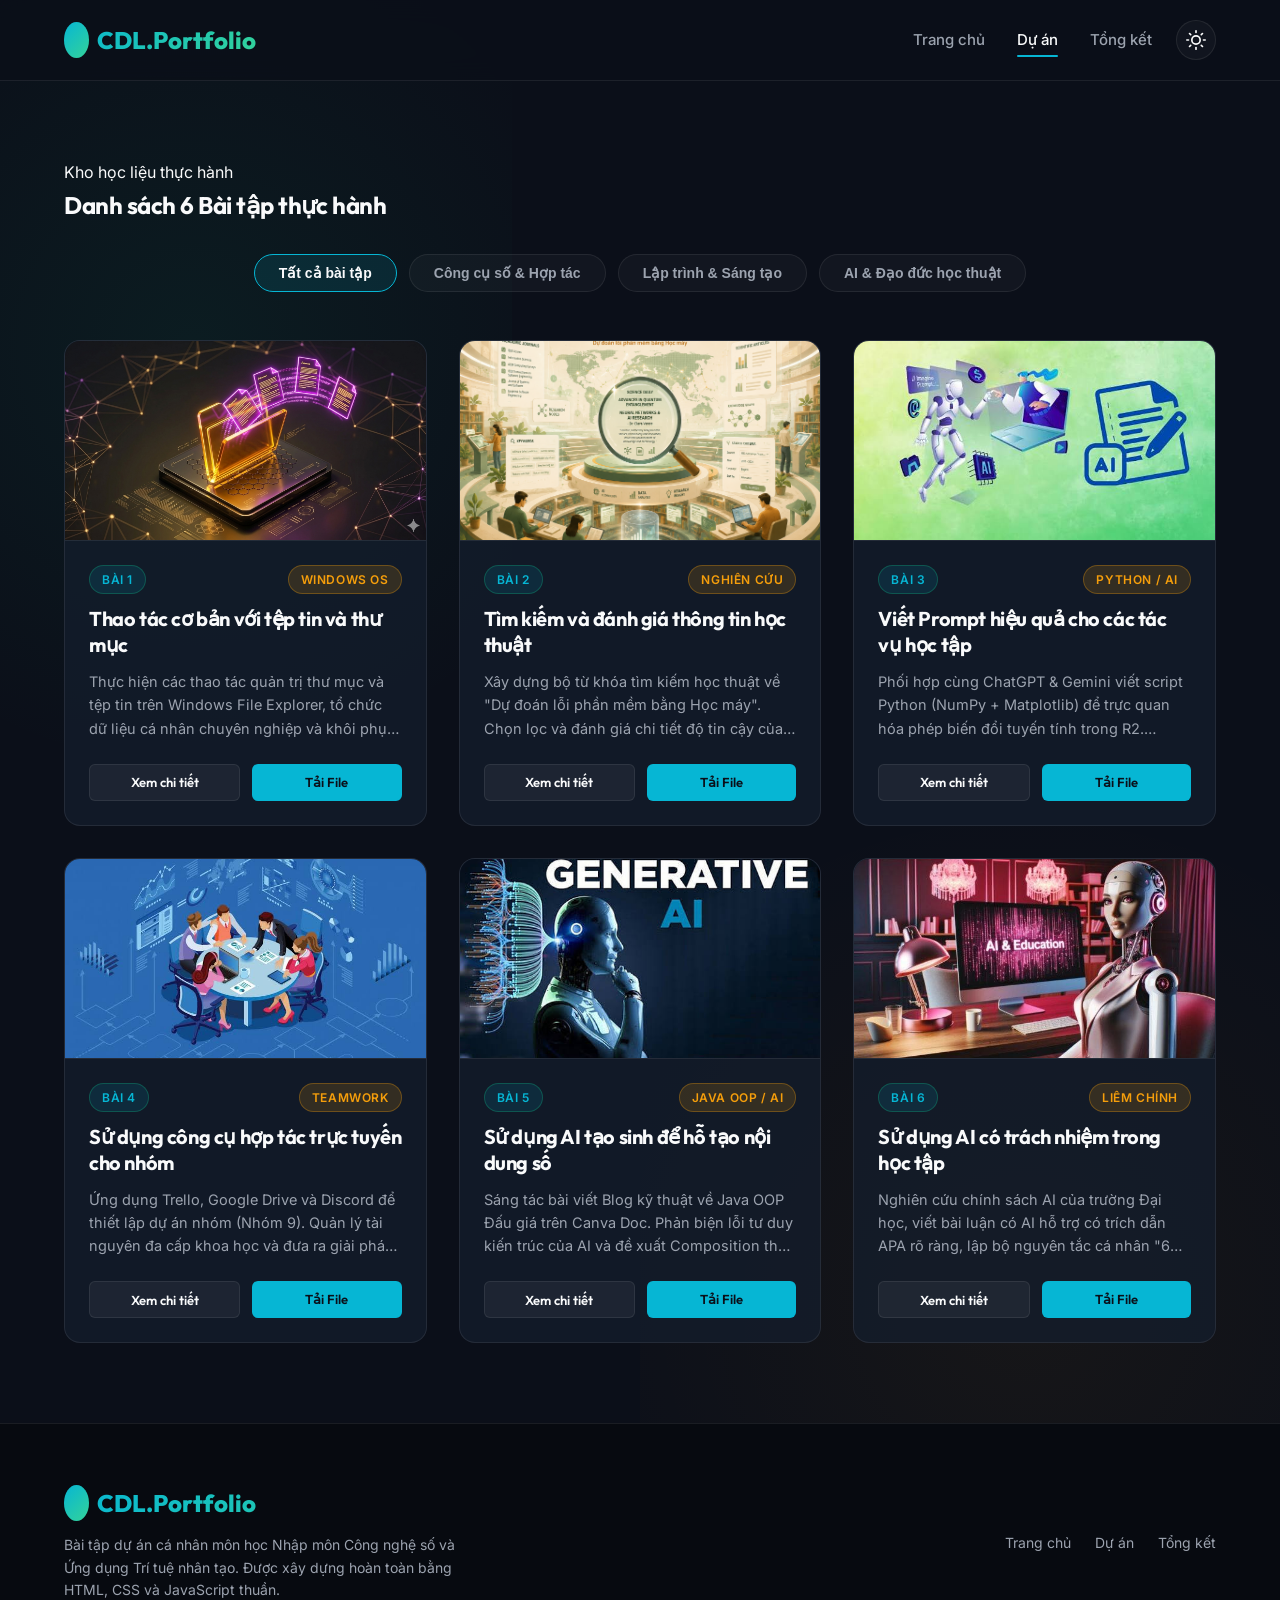
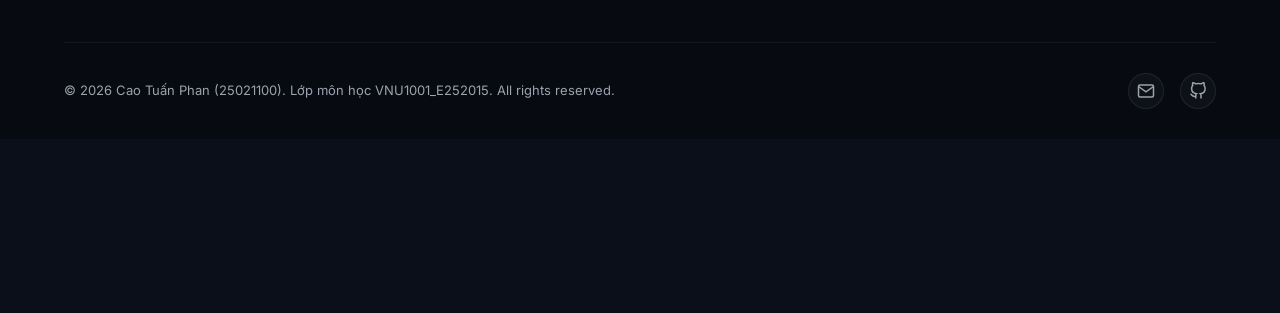
==== projects.html @ 6c7f8874 "Initial clean commit" ====
<!DOCTYPE html>
<html lang="vi">
<head>
    <meta charset="UTF-8">
    <meta name="viewport" content="width=device-width, initial-scale=1.0">
    <title>Dự án & Bài tập thực hành | Cao Tuấn Phan</title>
    <meta name="description" content="Danh sách 6 bài tập thực hành môn Nhập môn Công nghệ số & Ứng dụng AI của sinh viên Cao Tuấn Phan. Xem tóm tắt quá trình, kết quả và tải file minh chứng.">
    <link rel="stylesheet" href="css/style.css">
    <link rel="stylesheet" href="css/responsive.css">
    <style>
        /* Specific Styles for Projects Page */
        .projects-header {
            padding: 60px 0 30px;
        }

        .filter-container {
            display: flex;
            justify-content: center;
            flex-wrap: wrap;
            gap: 12px;
            margin-bottom: 48px;
        }

        .filter-btn {
            background: rgba(255, 255, 255, 0.03);
            border: 1px solid var(--border-color);
            color: var(--text-muted);
            padding: 10px 24px;
            border-radius: 30px;
            font-size: 14px;
            font-weight: 600;
            cursor: pointer;
            transition: var(--transition-smooth);
        }

        .filter-btn:hover, .filter-btn.active {
            color: var(--text-main);
            background: var(--color-primary-glow);
            border-color: var(--color-primary);
        }

        .project-grid {
            margin-bottom: 60px;
        }

        .project-card {
            background: var(--bg-card);
            border: 1px solid var(--border-color);
            border-radius: 16px;
            overflow: hidden;
            display: flex;
            flex-direction: column;
            height: 100%;
            transition: var(--transition-smooth);
        }

        .project-card:hover {
            transform: translateY(-8px);
            border-color: rgba(255, 255, 255, 0.15);
            box-shadow: var(--shadow-premium);
        }

        .project-img-box {
            position: relative;
            width: 100%;
            height: 200px;
            overflow: hidden;
            border-bottom: 1px solid var(--border-color);
        }

        .project-img {
            width: 100%;
            height: 100%;
            object-fit: cover;
            transition: var(--transition-smooth);
        }

        .project-card:hover .project-img {
            transform: scale(1.05);
        }

        .project-body {
            padding: 24px;
            display: flex;
            flex-direction: column;
            flex-grow: 1;
        }

        .project-meta {
            display: flex;
            align-items: center;
            justify-content: space-between;
            margin-bottom: 12px;
        }

        .project-title {
            font-size: 20px;
            margin-bottom: 12px;
            line-height: 1.3;
        }

        .project-desc {
            color: var(--text-muted);
            font-size: 14.5px;
            margin-bottom: 24px;
            flex-grow: 1;
            display: -webkit-box;
            -webkit-line-clamp: 3;
            -webkit-box-orient: vertical;
            overflow: hidden;
        }

        .project-actions {
            display: flex;
            gap: 12px;
            margin-top: auto;
        }

        .project-actions .btn {
            flex: 1;
        }
    </style>
    <script>
        // Apply theme immediately to prevent flashing
        if (localStorage.getItem('theme') === 'light') {
            document.documentElement.classList.add('light-theme');
        }
    </script>
</head>
<body>

    <!-- Header / Nav -->
    <header class="header" id="header">
        <div class="container nav-container">
            <a href="index.html" class="logo">CDL.Portfolio</a>
            <div class="nav-right">
                <ul class="nav-menu" id="navMenu">
                    <li><a href="index.html" class="nav-link">Trang chủ</a></li>
                    <li><a href="projects.html" class="nav-link active">Dự án</a></li>
                    <li><a href="reflection.html" class="nav-link">Tổng kết</a></li>
                </ul>
                <button class="theme-toggle" id="themeToggle" aria-label="Toggle Theme">
                    <svg class="sun-icon" viewBox="0 0 24 24"><circle cx="12" cy="12" r="5"></circle><line x1="12" y1="1" x2="12" y2="3"></line><line x1="12" y1="21" x2="12" y2="23"></line><line x1="4.22" y1="4.22" x2="5.64" y2="5.64"></line><line x1="18.36" y1="18.36" x2="19.78" y2="19.78"></line><line x1="1" y1="12" x2="3" y2="12"></line><line x1="21" y1="12" x2="23" y2="12"></line><line x1="4.22" y1="19.78" x2="5.64" y2="18.36"></line><line x1="18.36" y1="5.64" x2="19.78" y2="4.22"></line></svg>
                    <svg class="moon-icon" viewBox="0 0 24 24"><path d="M21 12.79A9 9 0 1 1 11.21 3 7 7 0 0 0 21 12.79z"></path></svg>
                </button>
                <button class="nav-toggle" id="navToggle" aria-label="Toggle Menu">
                    <span></span>
                    <span></span>
                    <span></span>
                </button>
            </div>
        </div>
    </header>

    <!-- Main Content -->
    <main>
        
        <!-- Header Section -->
        <section class="projects-header reveal active">
            <div class="container">
                <div class="section-header">
                    <span class="section-subtitle">Kho học liệu thực hành</span>
                    <h1 class="section-title">Danh sách 6 Bài tập thực hành</h1>
                </div>
            </div>
        </section>

        <!-- Projects Grid Section -->
        <section class="project-grid reveal active">
            <div class="container">
                
                <!-- Category Filter -->
                <div class="filter-container">
                    <button class="filter-btn active" data-filter="all">Tất cả bài tập</button>
                    <button class="filter-btn" data-filter="tools">Công cụ số & Hợp tác</button>
                    <button class="filter-btn" data-filter="programming">Lập trình & Sáng tạo</button>
                    <button class="filter-btn" data-filter="ai-ethics">AI & Đạo đức học thuật</button>
                </div>

                <!-- Projects Grid -->
                <div class="grid-3" id="projectsContainer">
                    
                    <!-- Card 1 -->
                    <div class="project-card" data-category="tools">
                        <div class="project-img-box">
                            <img src="assets/project-thumbnails\Gemini_Generated_Image_f3aq7yf3aq7yf3aq.png" alt="Thao tác tệp tin và thư mục" class="project-img">
                        </div>
                        <div class="project-body">
                            <div class="project-meta">
                                <span class="badge">Bài 1</span>
                                <span class="badge badge-secondary">Windows OS</span>
                            </div>
                            <h2 class="project-title">Thao tác cơ bản với tệp tin và thư mục</h2>
                            <p class="project-desc">Thực hiện các thao tác quản trị thư mục và tệp tin trên Windows File Explorer, tổ chức dữ liệu cá nhân chuyên nghiệp và khôi phục tệp từ Recycle Bin.</p>
                            <div class="project-actions">
                                <button class="btn btn-secondary btn-sm open-modal-btn" data-pdf="BT/Bai1.pdf">
    Xem chi tiết 
</button>
                                <a href="BT/Bai1.pdf" target="_blank" class="btn btn-primary btn-sm">Tải File</a>
                            </div>
                        </div>
                    </div>
                    
                    <!-- Card 2 -->
                    <div class="project-card" data-category="ai-ethics">
                        <div class="project-img-box">
                            <img src="assets/project-thumbnails/a8962ed8-598d-4c7d-8db9-3d19b88b137f.png" alt="Tìm kiếm và đánh giá thông tin học thuật" class="project-img">
                        </div>
                        <div class="project-body">
                            <div class="project-meta">
                                <span class="badge">Bài 2</span>
                                <span class="badge badge-secondary">Nghiên cứu</span>
                            </div>
                            <h2 class="project-title">Tìm kiếm và đánh giá thông tin học thuật</h2>
                            <p class="project-desc">Xây dựng bộ từ khóa tìm kiếm học thuật về "Dự đoán lỗi phần mềm bằng Học máy". Chọn lọc và đánh giá chi tiết độ tin cậy của 11 tài liệu uy tín thuộc IEEE và ACM.</p>
                            <div class="project-actions">
<button class="btn btn-secondary btn-sm open-modal-btn" data-pdf="BT/Bai2.pdf">
    Xem chi tiết 
</button>                                <a href="BT/Bai2.pdf" download class="btn btn-primary btn-sm">Tải File</a>
                            </div>
                        </div>
                    </div>
                    
                    <!-- Card 3 -->
                    <div class="project-card" data-category="programming">
                        <div class="project-img-box">
                            <img src="assets/project-thumbnails/images.jpg" alt="Viết Prompt hiệu quả cho các tác vụ học tập" class="project-img">
                        </div>
                        <div class="project-body">
                            <div class="project-meta">
                                <span class="badge">Bài 3</span>
                                <span class="badge badge-secondary">Python / AI</span>
                            </div>
                            <h2 class="project-title">Viết Prompt hiệu quả cho các tác vụ học tập</h2>
                            <p class="project-desc">Phối hợp cùng ChatGPT & Gemini viết script Python (NumPy + Matplotlib) để trực quan hóa phép biến đổi tuyến tính trong R2. Debug lỗi méo tỷ lệ khung hình đồ thị.</p>
                            <div class="project-actions">
                                <button class="btn btn-secondary btn-sm open-modal-btn" data-pdf="BT/Bai3.pdf">
    Xem chi tiết 
</button>                                <a href="BT/Bai3.pdf" download class="btn btn-primary btn-sm">Tải File</a>
                            </div>
                        </div>
                    </div>
                    
                    <!-- Card 4 -->
                    <div class="project-card" data-category="tools">
                        <div class="project-img-box">
                            <img src="assets/project-thumbnails/images (1).jpg" alt="Sử dụng công cụ hợp tác trực tuyến cho dự án nhóm" class="project-img">
                        </div>
                        <div class="project-body">
                            <div class="project-meta">
                                <span class="badge">Bài 4</span>
                                <span class="badge badge-secondary">Teamwork</span>
                            </div>
                            <h2 class="project-title">Sử dụng công cụ hợp tác trực tuyến cho nhóm</h2>
                            <p class="project-desc">Ứng dụng Trello, Google Drive và Discord để thiết lập dự án nhóm (Nhóm 9). Quản lý tài nguyên đa cấp khoa học và đưa ra giải pháp giải quyết xung đột nhóm.</p>
                            <div class="project-actions">
                                <button class="btn btn-secondary btn-sm open-modal-btn" data-pdf="BT/Bai4.pdf">
    Xem chi tiết 
</button>                                <a href="BT/Bai4.pdf" download class="btn btn-primary btn-sm">Tải File</a>
                            </div>
                        </div>
                    </div>
                    
                    <!-- Card 5 -->
                    <div class="project-card" data-category="programming">
                        <div class="project-img-box">
                            <img src="assets/project-thumbnails/images (2).jpg" alt="Sử dụng AI tạo sinh để hỗ trợ sáng tạo nội dung" class="project-img">
                        </div>
                        <div class="project-body">
                            <div class="project-meta">
                                <span class="badge">Bài 5</span>
                                <span class="badge badge-secondary">Java OOP / AI</span>
                            </div>
                            <h2 class="project-title">Sử dụng AI tạo sinh để hỗ tạo nội dung số</h2>
                            <p class="project-desc">Sáng tác bài viết Blog kỹ thuật về Java OOP Đấu giá trên Canva Doc. Phản biện lỗi tư duy kiến trúc của AI và đề xuất Composition thay vì Inheritance.</p>
                            <div class="project-actions">
                                <button class="btn btn-secondary btn-sm open-modal-btn" data-pdf="BT/Bai5.pdf">
    Xem chi tiết 
</button>                                <a href="BT/Bai5.pdf" download class="btn btn-primary btn-sm">Tải File</a>
                            </div>
                        </div>
                    </div>
                    
                    <!-- Card 6 -->
                    <div class="project-card" data-category="ai-ethics">
                        <div class="project-img-box">
                            <img src="assets/project-thumbnails/fcd19cbb9ddd41e74b34196d45d43d555d041f8d686b7f45cd43235f385b5b36be640e51088ca02e8bb-_cach-su-dung-ai-trong-giao-duc-600x338.jpg" alt="Sử dụng AI có trách nhiệm trong học tập và nghiên cứu" class="project-img">
                        </div>
                        <div class="project-body">
                            <div class="project-meta">
                                <span class="badge">Bài 6</span>
                                <span class="badge badge-secondary">Liêm chính</span>
                            </div>
                            <h2 class="project-title">Sử dụng AI có trách nhiệm trong học tập</h2>
                            <p class="project-desc">Nghiên cứu chính sách AI của trường Đại học, viết bài luận có AI hỗ trợ có trích dẫn APA rõ ràng, lập bộ nguyên tắc cá nhân "6 Không - 6 Có" khi dùng AI.</p>
                            <div class="project-actions">
                                <button class="btn btn-secondary btn-sm open-modal-btn" data-pdf="BT/Bai6.pdf">
    Xem chi tiết 
</button>                                <a href="BT/Bai6.pdf" download class="btn btn-primary btn-sm">Tải File</a>
                            </div>
                        </div>
                    </div>

                </div>
            </div>
        </section>

    </main>

    <!-- Modal Popup Container -->
    <div class="modal" id="projectModal">
        <div class="modal-content">
            <button class="modal-close" id="modalClose" aria-label="Close Modal">
                <svg width="20" height="20" viewBox="0 0 24 24" fill="none" stroke="currentColor" stroke-width="2"><line x1="18" y1="6" x2="6" y2="18"></line><line x1="6" y1="6" x2="18" y2="18"></line></svg>
            </button>
            <div class="modal-body" id="modalBody">
                <!-- Content injected dynamically via main.js -->
            </div>
        </div>
    </div>

    <!-- Footer -->
    <footer class="footer">
        <div class="container">
            <div class="footer-content">
                <div class="footer-logo-desc">
                    <a href="index.html" class="logo">CDL.Portfolio</a>
                    <p class="footer-desc">
                        Bài tập dự án cá nhân môn học Nhập môn Công nghệ số và Ứng dụng Trí tuệ nhân tạo. Được xây dựng hoàn toàn bằng HTML, CSS và JavaScript thuần.
                    </p>
                </div>
                <div class="footer-links">
                    <a href="index.html" class="footer-link">Trang chủ</a>
                    <a href="projects.html" class="footer-link">Dự án</a>
                    <a href="reflection.html" class="footer-link">Tổng kết</a>
                </div>
            </div>
            <div class="footer-bottom">
                <p>&copy; 2026 Cao Tuấn Phan (25021100). Lớp môn học VNU1001_E252015. All rights reserved.</p>
                <div class="footer-socials">
                    <a href="mailto:25021100@vnu.edu.vn" class="social-icon" title="Email VNU"><svg width="18" height="18" viewBox="0 0 24 24" fill="none" stroke="currentColor" stroke-width="2"><path d="M4 4h16c1.1 0 2 .9 2 2v12c0 1.1-.9 2-2 2H4c-1.1 0-2-.9-2-2V6c0-1.1.9-2 2-2z"></path><polyline points="22,6 12,13 2,6"></polyline></svg></a>
                    <a href="https://github.com/k30cyrus-cpu" target="_blank" class="social-icon" title="Github"><svg width="18" height="18" viewBox="0 0 24 24" fill="none" stroke="currentColor" stroke-width="2"><path d="M9 19c-5 1.5-5-2.5-7-3m14 6v-3.87a3.37 3.37 0 0 0-.94-2.61c3.14-.35 6.44-1.54 6.44-7A5.44 5.44 0 0 0 20 4.77 5.07 5.07 0 0 0 19.91 1S18.73.65 16 2.48a13.38 13.38 0 0 0-7 0C6.27.65 5.09 1 5.09 1A5.07 5.07 0 0 0 5 4.77a5.44 5.44 0 0 0-1.5 3.78c0 5.42 3.3 6.61 6.44 7A3.37 3.37 0 0 0 9 18.13V22"></path></svg></a>
                </div>
            </div>
        </div>
    </footer>

    <script src="js/main.js"></script>
    <script>
        // Trigger reveal animation on load
        window.addEventListener('DOMContentLoaded', () => {
            const reveals = document.querySelectorAll('.reveal');
            reveals.forEach(el => el.classList.add('active'));
        });
    </script>
</body>
</html>
---- css/style.css ----
@import url('https://fonts.googleapis.com/css2?family=Inter:wght@300;400;500;600;700&family=Outfit:wght@300;400;500;600;700;800&display=swap');

:root {
    --bg-main: #0b0f19;
    --bg-surface: #111827;
    --bg-card: rgba(21, 30, 46, 0.7);
    --border-color: rgba(255, 255, 255, 0.08);
    /* Personalization: change these to adjust your personal theme */
    --logo-symbol: '✦'; /* change to an emoji or initials, include quotes */
    --color-primary: #06b6d4; /* Personal accent (cyan) - change to your color */
    --color-primary-glow: rgba(6, 182, 212, 0.12);
    --color-secondary: #f59e0b; /* Amber */
    --color-secondary-glow: rgba(245, 158, 11, 0.15);
    --personal-accent: linear-gradient(135deg, #06b6d4 0%, #34d399 100%);
    --text-main: #f9fafb;
    --text-muted: #9ca3af;
    --font-heading: 'Outfit', sans-serif;
    --font-body: 'Inter', sans-serif;
    --transition-smooth: all 0.3s cubic-bezier(0.4, 0, 0.2, 1);
    --shadow-premium: 0 10px 30px -10px rgba(0, 0, 0, 0.5);
    --shadow-glow: 0 0 20px rgba(16, 185, 129, 0.2);
}

* {
    margin: 0;
    padding: 0;
    box-sizing: border-box;
}

html {
    scroll-behavior: smooth;
    overflow-x: hidden;
}

body {
    background-color: var(--bg-main);
    color: var(--text-main);
    font-family: var(--font-body);
    line-height: 1.6;
    overflow-x: hidden;
    position: relative;
}

/* Background Gradients */
body::before {
    content: '';
    position: absolute;
    top: -10%;
    left: -10%;
    width: 50%;
    height: 60%;
    background: radial-gradient(circle, rgba(16, 185, 129, 0.08) 0%, transparent 70%);
    z-index: -1;
    pointer-events: none;
}

body::after {
    content: '';
    position: absolute;
    bottom: -10%;
    right: -10%;
    width: 60%;
    height: 70%;
    background: radial-gradient(circle, rgba(245, 158, 11, 0.05) 0%, transparent 70%);
    z-index: -1;
    pointer-events: none;
}

/* Custom Scrollbar */
::-webkit-scrollbar {
    width: 8px;
}
::-webkit-scrollbar-track {
    background: var(--bg-main);
}
::-webkit-scrollbar-thumb {
    background: #1f2937;
    border-radius: 4px;
}
::-webkit-scrollbar-thumb:hover {
    background: var(--color-primary);
}

/* Typography */
h1, h2, h3, h4, h5, h6 {
    font-family: var(--font-heading);
    font-weight: 700;
    letter-spacing: -0.02em;
    color: var(--text-main);
}

a {
    color: inherit;
    text-decoration: none;
    transition: var(--transition-smooth);
}

/* Container */
.container {
    max-width: 1200px;
    margin: 0 auto;
    padding: 0 24px;
}

/* Header & Navbar */
.header {
    position: fixed;
    top: 0;
    left: 0;
    width: 100%;
    z-index: 1000;
    background: rgba(11, 15, 25, 0.75);
    backdrop-filter: blur(12px);
    -webkit-backdrop-filter: blur(12px);
    border-bottom: 1px solid var(--border-color);
    transition: var(--transition-smooth);
}

.header.scrolled {
    padding: 12px 0;
    background: rgba(11, 15, 25, 0.9);
    box-shadow: var(--shadow-premium);
}

.nav-container {
    display: flex;
    justify-content: space-between;
    align-items: center;
    height: 80px;
    transition: var(--transition-smooth);
}

.header.scrolled .nav-container {
    height: 60px;
}

.logo {
    font-family: var(--font-heading);
    font-size: 24px;
    font-weight: 800;
    background: linear-gradient(135deg, var(--color-primary) 0%, #34d399 100%);
    -webkit-background-clip: text;
    -webkit-text-fill-color: transparent;
    display: flex;
    align-items: center;
    gap: 8px;
}

.logo::before {
    content: var(--logo-symbol);
    font-family: var(--font-body);
    font-size: 15px;
    font-weight: 800;
    color: #062226;
    background: var(--personal-accent);
    padding: 6px;
    border-radius: 50%;
    display: inline-flex;
    align-items: center;
    justify-content: center;
    -webkit-text-fill-color: unset;
}

.nav-menu {
    display: flex;
    list-style: none;
    gap: 32px;
}

.nav-link {
    font-size: 15px;
    font-weight: 500;
    color: var(--text-muted);
    position: relative;
    padding: 8px 0;
}

.nav-link:hover, .nav-link.active {
    color: var(--text-main);
}

.nav-link::after {
    content: '';
    position: absolute;
    bottom: 0;
    left: 0;
    width: 0;
    height: 2px;
    background: var(--color-primary);
    transition: var(--transition-smooth);
    border-radius: 2px;
}

.nav-link:hover::after, .nav-link.active::after {
    width: 100%;
}

.nav-toggle {
    display: none;
    background: none;
    border: none;
    cursor: pointer;
    padding: 4px;
}

.nav-toggle span {
    display: block;
    width: 24px;
    height: 2px;
    background-color: var(--text-main);
    margin: 6px 0;
    transition: var(--transition-smooth);
}

/* Buttons */
.btn {
    display: inline-flex;
    align-items: center;
    justify-content: center;
    gap: 8px;
    padding: 12px 28px;
    border-radius: 12px;
    font-family: var(--font-heading);
    font-weight: 600;
    font-size: 15px;
    cursor: pointer;
    transition: var(--transition-smooth);
    border: none;
}

.btn-primary {
    background: var(--color-primary);
    color: #0b0f19;
}

.btn-primary:hover {
    background: #34d399;
    box-shadow: var(--shadow-glow);
    transform: translateY(-2px);
}

.btn-secondary {
    background: rgba(255, 255, 255, 0.05);
    color: var(--text-main);
    border: 1px solid var(--border-color);
}

.btn-secondary:hover {
    background: rgba(255, 255, 255, 0.1);
    transform: translateY(-2px);
    border-color: rgba(255, 255, 255, 0.2);
}

.btn-sm {
    padding: 8px 16px;
    font-size: 13px;
    border-radius: 6px;
}

/* Badge */
.badge {
    display: inline-block;
    padding: 4px 12px;
    background: var(--color-primary-glow);
    color: var(--color-primary);
    border: 1px solid rgba(16, 185, 129, 0.3);
    border-radius: 30px;
    font-size: 12px;
    font-weight: 600;
    text-transform: uppercase;
    letter-spacing: 0.05em;
}

.badge-secondary {
    background: var(--color-secondary-glow);
    color: var(--color-secondary);
    border: 1px solid rgba(245, 158, 11, 0.3);
}

/* Main Layout Padding */
main {
    padding-top: 100px;
}

/* Footer */
.footer {
    background: #070a10;
    border-top: 1px solid var(--border-color);
    padding: 60px 0 30px;
    margin-top: 80px;
}

.footer-content {
    display: flex;
    justify-content: space-between;
    align-items: center;
    flex-wrap: wrap;
    gap: 24px;
    margin-bottom: 40px;
}

.footer-logo-desc {
    max-width: 400px;
}

.footer-desc {
    color: var(--text-muted);
    font-size: 14px;
    margin-top: 12px;
}

.footer-links {
    display: flex;
    gap: 24px;
}

.footer-link {
    color: var(--text-muted);
    font-size: 14px;
}

.footer-link:hover {
    color: var(--color-primary);
}

.footer-bottom {
    display: flex;
    justify-content: space-between;
    align-items: center;
    border-top: 1px solid rgba(255, 255, 255, 0.05);
    padding-top: 30px;
    font-size: 13px;
    color: var(--text-muted);
}

.footer-socials {
    display: flex;
    gap: 16px;
}

.social-icon {
    display: flex;
    align-items: center;
    justify-content: center;
    width: 36px;
    height: 36px;
    background: rgba(255, 255, 255, 0.03);
    border: 1px solid var(--border-color);
    border-radius: 50px;
    color: var(--text-muted);
}

.social-icon:hover {
    color: var(--color-primary);
    background: var(--color-primary-glow);
    border-color: var(--color-primary);
    transform: translateY(-2px);
}

/* Modal Popup */
.modal {
    position: fixed;
    top: 0;
    left: 0;
    width: 100%;
    height: 100%;
    z-index: 2000;
    background: rgba(7, 10, 16, 0.85);
    backdrop-filter: blur(8px);
    display: flex;
    align-items: center;
    justify-content: center;
    opacity: 0;
    pointer-events: none;
    transition: var(--transition-smooth);
}

.modal.active {
    opacity: 1;
    pointer-events: all;
}

.modal-content {
    background: var(--bg-surface);
    border: 1px solid var(--border-color);
    border-radius: 16px;
    width: 90%;
    max-width: 800px;
    max-height: 85vh;
    overflow-y: auto;
    position: relative;
    box-shadow: var(--shadow-premium);
    transform: scale(0.9);
    transition: var(--transition-smooth);
    padding: 32px;
}

.modal.active .modal-content {
    transform: scale(1);
}

.modal-close {
    position: absolute;
    top: 20px;
    right: 20px;
    background: rgba(255, 255, 255, 0.05);
    border: 1px solid var(--border-color);
    width: 36px;
    height: 36px;
    border-radius: 50%;
    display: flex;
    align-items: center;
    justify-content: center;
    cursor: pointer;
    color: var(--text-muted);
    transition: var(--transition-smooth);
}

.modal-close:hover {
    color: var(--text-main);
    background: rgba(255, 255, 255, 0.1);
}

.modal-body {
    margin-top: 16px;
}

.modal-header-desc {
    display: flex;
    align-items: center;
    gap: 12px;
    margin-bottom: 8px;
}

.modal-title {
    font-size: 28px;
    line-height: 1.3;
}

.modal-section {
    margin-top: 24px;
    border-top: 1px solid rgba(255, 255, 255, 0.05);
    padding-top: 20px;
}

.modal-section-title {
    font-size: 18px;
    color: var(--color-primary);
    margin-bottom: 12px;
    display: flex;
    align-items: center;
    gap: 8px;
}

.modal-section-title::before {
    content: '';
    display: inline-block;
    width: 6px;
    height: 6px;
    background: var(--color-primary);
    border-radius: 50%;
}

.modal-file-list {
    margin-left: 20px;
    margin-bottom: 16px;
}

.modal-file-item {
    font-size: 14px;
    margin-bottom: 6px;
    color: var(--text-muted);
}

.code-snippet {
    background: #090c15;
    border: 1px solid rgba(255, 255, 255, 0.05);
    border-radius: 8px;
    padding: 16px;
    font-family: monospace;
    font-size: 13.5px;
    color: #e5e7eb;
    overflow-x: auto;
    margin: 12px 0;
}

.table-responsive {
    width: 100%;
    overflow-x: auto;
    margin: 16px 0;
    border: 1px solid var(--border-color);
    border-radius: 8px;
}

.modal-table {
    width: 100%;
    border-collapse: collapse;
    font-size: 13.5px;
    text-align: left;
}

.modal-table th, .modal-table td {
    padding: 12px 16px;
    border-bottom: 1px solid rgba(255, 255, 255, 0.05);
}

.modal-table th {
    background: rgba(255, 255, 255, 0.02);
    color: var(--text-main);
    font-weight: 600;
}

.modal-table tr:last-child td {
    border-bottom: none;
}

.modal-table td {
    color: var(--text-muted);
}

.modal-img-container {
    width: 100%;
    border-radius: 8px;
    overflow: hidden;
    margin: 16px 0;
    border: 1px solid var(--border-color);
}

.modal-img {
    width: 100%;
    height: auto;
    display: block;
}

/* CSS Grid layout standard for pages */
.grid-2 {
    display: grid;
    grid-template-columns: repeat(2, 1fr);
    gap: 48px;
    align-items: center;
}

.grid-3 {
    display: grid;
    grid-template-columns: repeat(3, 1fr);
    gap: 32px;
}

/* Animations helper */
.reveal {
    opacity: 0;
    transform: translateY(30px);
    transition: opacity 0.8s ease, transform 0.8s ease;
}

.reveal.active {
    opacity: 1;
    transform: translateY(0);
}

/* Proof Gallery for Modal */
.proof-gallery {
    display: grid;
    grid-template-columns: repeat(2, 1fr);
    gap: 16px;
    margin: 16px 0;
}

.proof-item {
    background: rgba(255, 255, 255, 0.02);
    border: 1px solid var(--border-color);
    border-radius: 12px;
    overflow: hidden;
    display: flex;
    flex-direction: column;
    transition: var(--transition-smooth);
}

/* Small helper for a visible personal signature */
.signature {
    font-family: var(--font-heading);
    color: var(--color-primary);
    font-weight: 700;
    font-size: 14px;
    letter-spacing: 0.02em;
}

.proof-item:hover {
    border-color: rgba(255, 255, 255, 0.15);
    transform: scale(1.02);
}

.proof-img-container {
    width: 100%;
    height: 180px;
    overflow: hidden;
    border-bottom: 1px solid var(--border-color);
}

.proof-img-container img {
    width: 100%;
    height: 100%;
    object-fit: cover;
}

.proof-caption {
    font-size: 13px;
    color: var(--text-muted);
    padding: 8px 12px;
    text-align: center;
    background: rgba(0, 0, 0, 0.2);
    flex-grow: 1;
    display: flex;
    align-items: center;
    justify-content: center;
}

@media (max-width: 600px) {
    .proof-gallery {
        grid-template-columns: 1fr;
    }
    .proof-img-container {
        height: 150px;
    }
}

/* Original Docx Content Formatting */
.docx-original-content {
    color: var(--text-muted);
    font-size: 14.5px;
    line-height: 1.7;
    text-align: justify;
}

.docx-original-content p {
    margin-bottom: 16px;
}

.docx-original-content h1, 
.docx-original-content h2, 
.docx-original-content h3, 
.docx-original-content h4 {
    color: var(--text-main);
    margin-top: 28px;
    margin-bottom: 12px;
}

.docx-original-content h1 { font-size: 24px; border-bottom: 1px solid var(--border-color); padding-bottom: 8px; }
.docx-original-content h2 { font-size: 20px; color: var(--color-primary); }
.docx-original-content h3 { font-size: 17px; }
.docx-original-content h4 { font-size: 15px; }

.docx-original-content ul, 
.docx-original-content ol {
    margin-bottom: 16px;
    padding-left: 24px;
}

.docx-original-content li {
    margin-bottom: 8px;
}

.docx-original-content code {
    background: rgba(255, 255, 255, 0.05);
    padding: 2px 6px;
    border-radius: 4px;
    font-family: monospace;
    font-size: 13.5px;
    color: var(--color-secondary);
}

.docx-original-content a {
    color: var(--color-primary);
    text-decoration: underline;
}

.docx-original-content a:hover {
    color: #34d399;
}

/* PDF Page Container styles */
.pdf-viewer-container {
    display: flex;
    flex-direction: column;
    gap: 24px;
    align-items: center;
    background: rgba(0, 0, 0, 0.2);
    padding: 24px;
    border-radius: 12px;
    border: 1px solid var(--border-color);
}

.pdf-page-container {
    width: 100%;
    max-width: 680px;
    background-color: #ffffff;
    box-shadow: 0 4px 20px rgba(0, 0, 0, 0.4);
    border-radius: 4px;
    overflow: hidden;
    line-height: 0;
}

.pdf-page {
    width: 100%;
    height: auto;
    display: block;
    margin: 0 !important;
    border-radius: 0 !important;
    border: none !important;
}

/* Print Styles for PDF Generation */
@media print {
    :root {
        --bg-main: #0b0f19 !important;
        --bg-surface: #111827 !important;
        --bg-card: rgba(21, 30, 46, 0.9) !important;
        --text-main: #f9fafb !important;
        --text-muted: #9ca3af !important;
    }
    
    html, body {
        background-color: #0b0f19 !important;
        color: #f9fafb !important;
        -webkit-print-color-adjust: exact !important;
        print-color-adjust: exact !important;
    }
    
    * {
        -webkit-print-color-adjust: exact !important;
        print-color-adjust: exact !important;
    }
    
    @page {
        size: A4;
        margin: 0; /* Removes browser-added header/footer */
    }
    
    body {
        padding: 2cm 1.5cm; /* Custom margins inside the printed PDF page */
    }
    
    .header {
        position: absolute !important; /* Stop fixed position overlay issues */
        top: 0;
        left: 0;
        width: 100%;
    }
    
    .nav-toggle, .btn-primary svg {
        display: none !important; /* Hide interactive icons from print */
    }
    
    main {
        padding-top: 40px !important;
    }
    
    .footer {
        page-break-before: avoid;
    }
}

/* Light Mode Theme */
html.light-theme,
body.light-theme {
    --bg-main: #f3f4f6;
    --bg-surface: #ffffff;
    --bg-card: rgba(255, 255, 255, 0.8);
    --border-color: rgba(0, 0, 0, 0.08);
    --text-main: #1f2937;
    --text-muted: #4b5563;
    --shadow-premium: 0 10px 30px -10px rgba(0, 0, 0, 0.06);
    --color-primary-glow: rgba(16, 185, 129, 0.08);
    --color-secondary-glow: rgba(245, 158, 11, 0.08);
}

body.light-theme::before {
    background: radial-gradient(circle, rgba(16, 185, 129, 0.05) 0%, transparent 70%);
}

body.light-theme::after {
    background: radial-gradient(circle, rgba(245, 158, 11, 0.04) 0%, transparent 70%);
}

body.light-theme .header {
    background: rgba(243, 244, 246, 0.8) !important;
}

body.light-theme .header.scrolled {
    background: rgba(243, 244, 246, 0.95) !important;
}

body.light-theme .nav-menu {
    background: rgba(243, 244, 246, 0.98) !important;
}

body.light-theme .btn-secondary {
    background: rgba(0, 0, 0, 0.04);
}

body.light-theme .btn-secondary:hover {
    background: rgba(0, 0, 0, 0.08);
    border-color: rgba(0, 0, 0, 0.15);
}

body.light-theme .timeline::before {
    background: rgba(0, 0, 0, 0.08) !important;
}

body.light-theme .timeline-dot {
    background: var(--bg-main) !important;
    border-color: rgba(0, 0, 0, 0.1) !important;
}

body.light-theme ::-webkit-scrollbar-track {
    background: var(--bg-main);
}

body.light-theme ::-webkit-scrollbar-thumb {
    background: #d1d5db;
}

body.light-theme ::-webkit-scrollbar-thumb:hover {
    background: var(--color-primary);
}

/* Nav Right Wrapper & Theme Toggle button styles */
.nav-right {
    display: flex;
    align-items: center;
    gap: 24px;
}

.theme-toggle {
    background: rgba(255, 255, 255, 0.03);
    border: 1px solid var(--border-color);
    width: 40px;
    height: 40px;
    border-radius: 50%;
    display: flex;
    align-items: center;
    justify-content: center;
    cursor: pointer;
    color: var(--text-main);
    transition: var(--transition-smooth);
    position: relative;
    overflow: hidden;
}

.theme-toggle:hover {
    background: rgba(255, 255, 255, 0.08);
    border-color: var(--color-primary);
    transform: scale(1.05);
}

.theme-toggle svg {
    width: 20px;
    height: 20px;
    fill: none;
    stroke: currentColor;
    stroke-width: 2;
    stroke-linecap: round;
    stroke-linejoin: round;
    transition: var(--transition-smooth);
    position: absolute;
}

body:not(.light-theme) .theme-toggle .sun-icon {
    transform: translateY(0) rotate(0);
    opacity: 1;
}

body:not(.light-theme) .theme-toggle .moon-icon {
    transform: translateY(40px) rotate(90deg);
    opacity: 0;
}

body.light-theme .theme-toggle .sun-icon {
    transform: translateY(-40px) rotate(-90deg);
    opacity: 0;
}

body.light-theme .theme-toggle .moon-icon {
    transform: translateY(0) rotate(0);
    opacity: 1;
}

body.light-theme .theme-toggle {
    background: rgba(0, 0, 0, 0.03);
    color: var(--text-main);
}

body.light-theme .theme-toggle:hover {
    background: rgba(0, 0, 0, 0.06);
}

@media (max-width: 768px) {
    .nav-right {
        gap: 16px;
    }
}
---- css/responsive.css ----
/* Responsive Design */

@media (max-width: 1024px) {
    .grid-2 {
        gap: 32px;
    }
    
    .grid-3 {
        grid-template-columns: repeat(2, 1fr);
        gap: 24px;
    }
}

@media (max-width: 768px) {
    /* Navbar Mobile */
    .nav-toggle {
        display: block;
        z-index: 1001;
    }

    .nav-menu {
        position: fixed;
        top: 0;
        right: -100%;
        width: 280px;
        height: 100vh;
        background: rgba(11, 15, 25, 0.95);
        backdrop-filter: blur(16px);
        -webkit-backdrop-filter: blur(16px);
        border-left: 1px solid var(--border-color);
        flex-direction: column;
        justify-content: center;
        align-items: center;
        gap: 40px;
        transition: var(--transition-smooth);
        box-shadow: var(--shadow-premium);
        z-index: 1000;
    }

    .nav-menu.active {
        right: 0;
    }

    .nav-toggle.active span:nth-child(1) {
        transform: rotate(45deg) translate(6px, 6px);
    }

    .nav-toggle.active span:nth-child(2) {
        opacity: 0;
    }

    .nav-toggle.active span:nth-child(3) {
        transform: rotate(-45deg) translate(5px, -5px);
    }

    /* Grid Adjustments */
    .grid-2 {
        grid-template-columns: 1fr;
        gap: 40px;
    }

    .grid-3 {
        grid-template-columns: 1fr;
        gap: 30px;
    }

    /* Modal Adjustments */
    .modal-content {
        padding: 24px 16px;
        width: 95%;
        max-height: 90vh;
    }

    .modal-title {
        font-size: 22px;
    }

    /* Footer Adjustments */
    .footer-content {
        flex-direction: column;
        align-items: flex-start;
        gap: 32px;
    }

    .footer-bottom {
        flex-direction: column;
        gap: 16px;
        align-items: flex-start;
        text-align: left;
    }
}

@media (max-width: 480px) {
    .container {
        padding: 0 16px;
    }

    main {
        padding-top: 80px;
    }

    .btn {
        width: 100%;
    }

    .btn-sm {
        width: auto;
    }
}
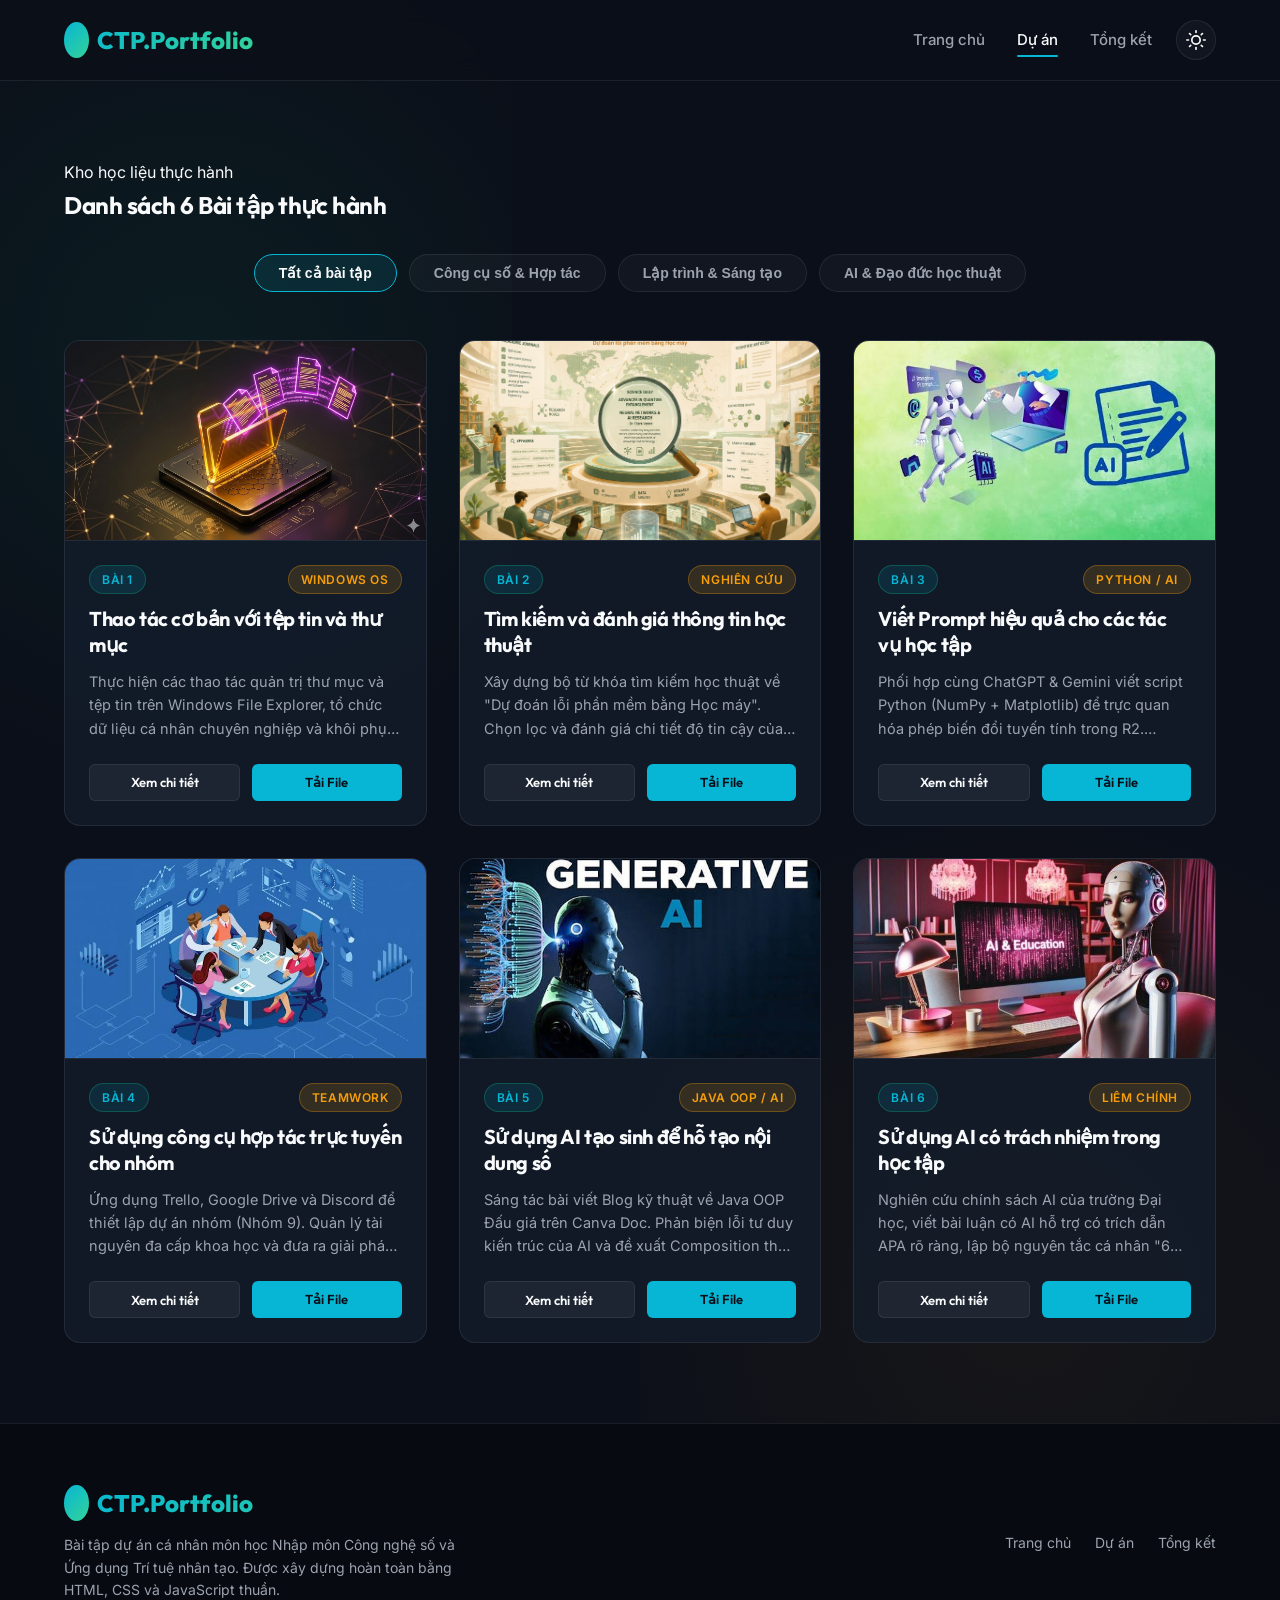
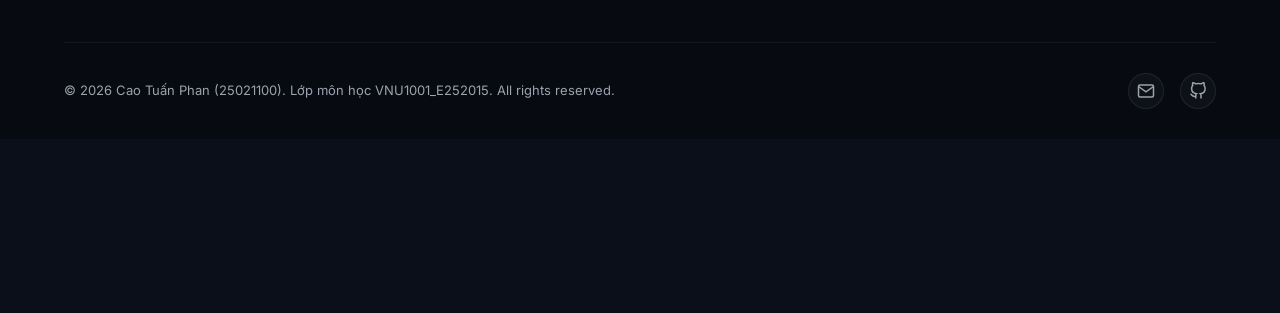
==== commit 797064e8: "add" ====
--- a/projects.html
+++ b/projects.html
@@ -132,7 +132,7 @@
     <!-- Header / Nav -->
     <header class="header" id="header">
         <div class="container nav-container">
-            <a href="index.html" class="logo">CDL.Portfolio</a>
+            <a href="index.html" class="logo">CTP.Portfolio</a>
             <div class="nav-right">
                 <ul class="nav-menu" id="navMenu">
                     <li><a href="index.html" class="nav-link">Trang chủ</a></li>
@@ -324,7 +324,7 @@
         <div class="container">
             <div class="footer-content">
                 <div class="footer-logo-desc">
-                    <a href="index.html" class="logo">CDL.Portfolio</a>
+                    <a href="index.html" class="logo">CTP.Portfolio</a>
                     <p class="footer-desc">
                         Bài tập dự án cá nhân môn học Nhập môn Công nghệ số và Ứng dụng Trí tuệ nhân tạo. Được xây dựng hoàn toàn bằng HTML, CSS và JavaScript thuần.
                     </p>
